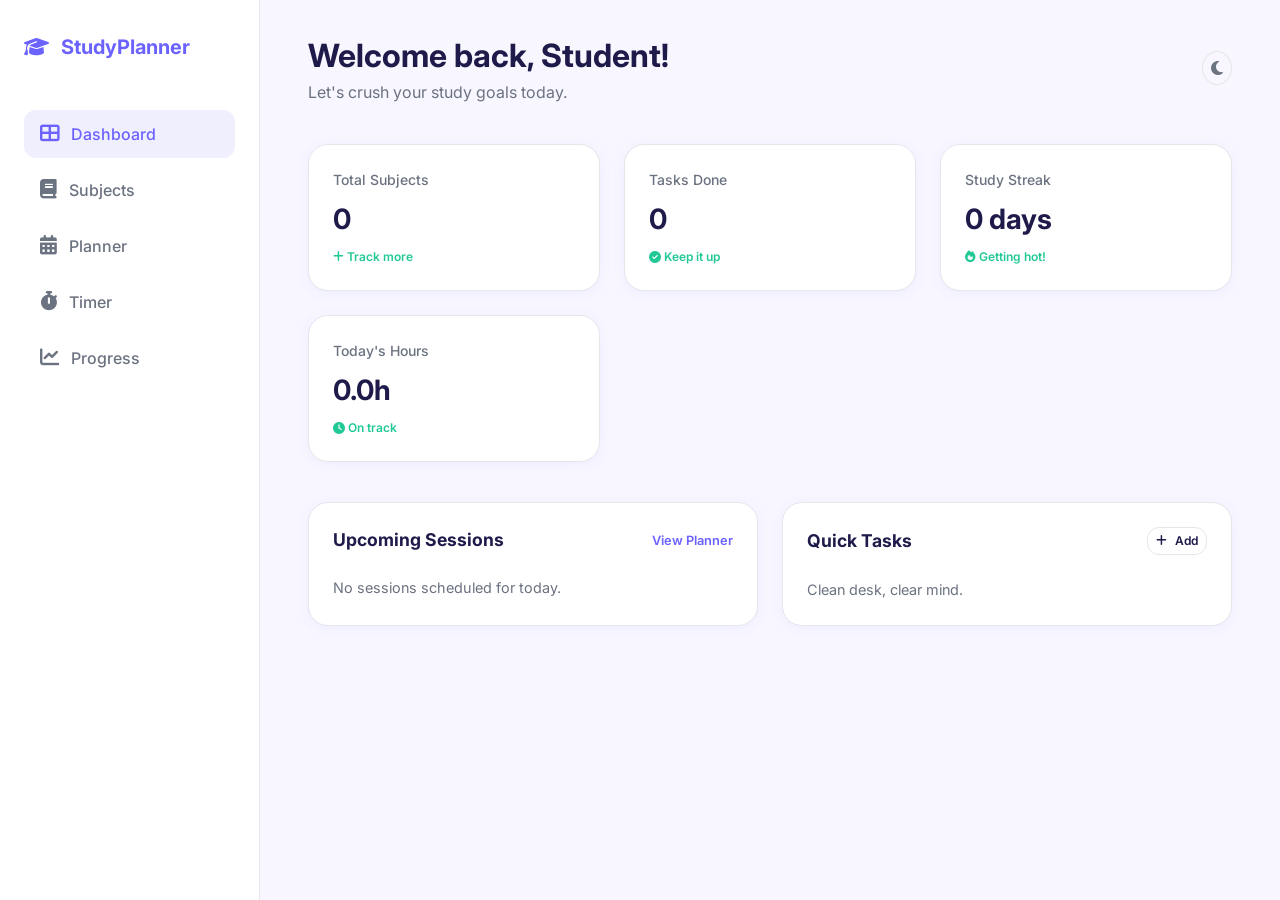
==== index.html @ eaebcffd "first commit" ====
<!DOCTYPE html>
<html lang="en">
<head>
    <meta charset="UTF-8">
    <meta name="viewport" content="width=device-width, initial-scale=1.0">
    <title>Smart Study Planner - Dashboard</title>
    <!-- Google Fonts -->
    <link rel="preconnect" href="https://fonts.googleapis.com">
    <link rel="preconnect" href="https://fonts.gstatic.com" crossorigin>
    <link href="https://fonts.googleapis.com/css2?family=Inter:wght@400;500;600;700&display=swap" rel="stylesheet">
    <!-- Font Awesome -->
    <link rel="stylesheet" href="https://cdnjs.cloudflare.com/ajax/libs/font-awesome/6.4.0/css/all.min.css">
    <!-- Stylesheets -->
    <link rel="stylesheet" href="css/reset.css">
    <link rel="stylesheet" href="css/variables.css">
    <link rel="stylesheet" href="css/layout.css">
    <link rel="stylesheet" href="css/components.css">
</head>
<body>
    <!-- Sidebar -->
    <aside class="sidebar">
        <div class="logo">
            <i class="fas fa-graduation-cap"></i>
            <span>StudyPlanner</span>
        </div>
        <nav class="nav-links">
            <div class="nav-item">
                <a href="index.html" class="nav-link active">
                    <i class="fas fa-th-large"></i>
                    <span>Dashboard</span>
                </a>
            </div>
            <div class="nav-item">
                <a href="pages/subjects.html" class="nav-link">
                    <i class="fas fa-book"></i>
                    <span>Subjects</span>
                </a>
            </div>
            <div class="nav-item">
                <a href="pages/planner.html" class="nav-link">
                    <i class="fas fa-calendar-alt"></i>
                    <span>Planner</span>
                </a>
            </div>
            <div class="nav-item">
                <a href="pages/timer.html" class="nav-link">
                    <i class="fas fa-stopwatch"></i>
                    <span>Timer</span>
                </a>
            </div>
            <div class="nav-item">
                <a href="pages/progress.html" class="nav-link">
                    <i class="fas fa-chart-line"></i>
                    <span>Progress</span>
                </a>
            </div>
        </nav>

    </aside>

    <!-- Main Content -->
    <main class="main-content">
        <header class="header">
            <div class="greeting">
                <h1 id="user-greeting">Welcome back, Student!</h1>
                <p style="color: var(--text-muted);">Let's crush your study goals today.</p>
            </div>
            <div class="user-profile">
                <button class="theme-toggle" id="theme-toggle" title="Toggle Dark Mode">
                    <i class="fas fa-moon"></i>
                </button>
            </div>
        </header>

        <!-- Stats Overview -->
        <section class="stat-grid">
            <div class="card stat-card">
                <span class="label">Total Subjects</span>
                <span class="value" id="stat-subjects">0</span>
                <span class="trend up"><i class="fas fa-plus"></i> Track more</span>
            </div>
            <div class="card stat-card">
                <span class="label">Tasks Done</span>
                <span class="value" id="stat-tasks">0</span>
                <span class="trend up"><i class="fas fa-check-circle"></i> Keep it up</span>
            </div>
            <div class="card stat-card">
                <span class="label">Study Streak</span>
                <span class="value" id="stat-streak">0 days</span>
                <span class="trend up"><i class="fas fa-fire"></i> Getting hot!</span>
            </div>
            <div class="card stat-card">
                <span class="label">Today's Hours</span>
                <span class="value" id="stat-hours">0h</span>
                <span class="trend up"><i class="fas fa-clock"></i> On track</span>
            </div>
        </section>

        <!-- Secondary Bottom Grid -->
        <div class="grid grid-2">
            <!-- Upcoming Sessions -->
            <div class="card">
                <div style="display: flex; justify-content: space-between; align-items: center; margin-bottom: 1.5rem;">
                    <h2 style="font-size: 1.1rem; font-weight: 700;">Upcoming Sessions</h2>
                    <a href="pages/planner.html" style="color: var(--primary); font-size: 0.8rem; text-decoration: none; font-weight: 600;">View Planner</a>
                </div>
                <div id="upcoming-list" style="display: flex; flex-direction: column; gap: 1rem;">
                    <p style="color: var(--text-muted); font-size: 0.9rem;">No sessions scheduled for today.</p>
                </div>
            </div>

            <!-- Recent Notes/Quick Tasks -->
            <div class="card">
                <div style="display: flex; justify-content: space-between; align-items: center; margin-bottom: 1.5rem;">
                    <h2 style="font-size: 1.1rem; font-weight: 700;">Quick Tasks</h2>
                    <button class="btn btn-outline" id="open-task-modal" style="padding: 0.25rem 0.5rem; font-size: 0.75rem;"><i class="fas fa-plus"></i> Add</button>
                </div>
                <div id="quick-tasks-list" style="display: flex; flex-direction: column; gap: 0.75rem;">
                    <p style="color: var(--text-muted); font-size: 0.9rem;">Clean desk, clear mind.</p>
                </div>
            </div>
        </div>

        <!-- Quick Task Modal -->
        <div id="task-modal" style="display: none; position: fixed; inset: 0; background: rgba(0,0,0,0.5); z-index: 2000; align-items: center; justify-content: center;">
            <div class="card" style="width: 100%; max-width: 350px; margin: 1rem;">
                <h3 style="margin-bottom: 1rem;">New Quick Task</h3>
                <input type="text" id="quick-task-name" placeholder="What needs to be done?" style="width: 100%; padding: 0.75rem; border: 1px solid var(--border); border-radius: var(--radius); background: var(--bg); color: var(--text-main); margin-bottom: 1.5rem;">
                <div style="display: flex; gap: 1rem; justify-content: flex-end;">
                    <button class="btn btn-outline" id="close-task-modal">Cancel</button>
                    <button class="btn btn-primary" id="save-quick-task">Add Task</button>
                </div>
            </div>
        </div>
    </main>

    <script src="js/storage.js"></script>
    <script src="js/app.js"></script>
</body>
</html>
---- css/variables.css ----
:root {
  /* Colors */
  --primary:    #6C63FF;   /* Purple accent */
  --secondary:  #F0EFFE;   /* Light purple bg */
  --success:    #22C997;
  --warning:    #F59E0B;
  --danger:     #EF4444;
  --text-main:  #1E1B4B;
  --text-muted: #6B7280;
  --bg:         #F8F7FF;
  --card:       #FFFFFF;
  --border:     #E5E7EB;
  
  /* UI Atoms */
  --radius:     12px;
  --radius-lg:  20px;
  --shadow:     0 2px 12px rgba(108,99,255,0.08);
  --shadow-lg:  0 10px 25px rgba(108,99,255,0.12);
  
  /* Sidebar */
  --sidebar-width: 260px;
  
  /* Transitions */
  --transition: all 0.25s cubic-bezier(0.19, 1, 0.22, 1);
}

[data-theme="dark"] {
  --bg:        #0F0E1A;
  --card:      #1A1830;
  --border:    #2D2B4E;
  --text-main: #E0DEFF;
  --text-muted: #94A3B8;
  --secondary: #252245;
  --shadow:    0 4px 15px rgba(0,0,0,0.3);
}

/* Animations for View Transitions if supported */
::view-transition-group(*),
::view-transition-old(*),
::view-transition-new(*) {
  animation-duration: 0.25s;
  animation-timing-function: cubic-bezier(0.19, 1, 0.22, 1);
}
---- css/layout.css ----
body {
    background-color: var(--bg);
    color: var(--text-main);
    display: flex;
    overflow: hidden;
    height: 100vh;
    transition: var(--transition);
}

/* Sidebar Styling */
.sidebar {
    width: var(--sidebar-width);
    background-color: var(--card);
    border-right: 1px solid var(--border);
    display: flex;
    flex-direction: column;
    padding: 2rem 1.5rem;
    height: 100vh;
    transition: var(--transition);
}

.logo {
    display: flex;
    align-items: center;
    gap: 0.75rem;
    font-size: 1.25rem;
    font-weight: 700;
    color: var(--primary);
    margin-bottom: 3rem;
}

.nav-links {
    list-style: none;
    padding: 0;
    margin: 0;
    flex-grow: 1;
}

.nav-item {
    margin-bottom: 0.5rem;
}

.nav-link {
    display: flex;
    align-items: center;
    gap: 0.75rem;
    padding: 0.75rem 1rem;
    text-decoration: none;
    color: var(--text-muted);
    border-radius: var(--radius);
    transition: var(--transition);
    font-weight: 500;
}

.nav-link:hover, .nav-link.active {
    background-color: var(--secondary);
    color: var(--primary);
}

.nav-link i {
    font-size: 1.2rem;
}

/* Main Content Area */
.main-content {
    flex-grow: 1;
    overflow-y: auto;
    padding: 2rem 3rem;
    height: 100vh;
}

.header {
    display: flex;
    justify-content: space-between;
    align-items: center;
    margin-bottom: 2.5rem;
}

.user-profile {
    display: flex;
    align-items: center;
    gap: 1rem;
}

.theme-toggle {
    background: none;
    border: 1px solid var(--border);
    padding: 0.5rem;
    border-radius: 50%;
    cursor: pointer;
    color: var(--text-muted);
    transition: var(--transition);
    display: flex;
    align-items: center;
    justify-content: center;
}

.theme-toggle:hover {
    border-color: var(--primary);
    color: var(--primary);
}

@media (max-width: 768px) {
    .sidebar {
        width: 80px;
        padding: 2rem 0.5rem;
    }
    .nav-link span, .logo span {
        display: none;
    }
    .main-content {
        padding: 2rem 1.5rem;
    }
}
---- css/components.css ----
/* UI Components */

/* Cards */
.card {
    background-color: var(--card);
    border-radius: var(--radius-lg);
    border: 1px solid var(--border);
    padding: 1.5rem;
    box-shadow: var(--shadow);
    transition: var(--transition);
}

.card:hover {
    transform: translateY(-4px);
    box-shadow: var(--shadow-lg);
}

/* Stat Cards specifically for Dashboard */
.stat-grid {
    display: grid;
    grid-template-columns: repeat(auto-fit, minmax(220px, 1fr));
    gap: 1.5rem;
    margin-bottom: 2.5rem;
}

.stat-card {
    display: flex;
    flex-direction: column;
    gap: 0.5rem;
}

.stat-card .label {
    font-size: 0.875rem;
    color: var(--text-muted);
    font-weight: 500;
}

.stat-card .value {
    font-size: 1.75rem;
    font-weight: 700;
    color: var(--text-main);
}

.stat-card .trend {
    font-size: 0.75rem;
    font-weight: 600;
}

.trend.up { color: var(--success); }
.trend.down { color: var(--danger); }

/* Buttons */
.btn {
    display: inline-flex;
    align-items: center;
    justify-content: center;
    padding: 0.625rem 1.25rem;
    border-radius: var(--radius);
    font-weight: 600;
    cursor: pointer;
    transition: var(--transition);
    border: none;
    gap: 0.5rem;
}

.btn-primary {
    background-color: var(--primary);
    color: white;
}

.btn-primary:hover {
    filter: brightness(1.1);
    box-shadow: 0 4px 12px rgba(108, 99, 255, 0.25);
}

.btn-outline {
    background: transparent;
    border: 1px solid var(--border);
    color: var(--text-main);
}

.btn-outline:hover {
    border-color: var(--primary);
    color: var(--primary);
}

/* Badges */
.badge {
    padding: 0.25rem 0.75rem;
    border-radius: 100px;
    font-size: 0.75rem;
    font-weight: 600;
}

.badge-purple { background-color: var(--secondary); color: var(--primary); }
.badge-success { background-color: rgba(34, 201, 151, 0.1); color: var(--success); }

/* Checkboxes */
.checkbox {
    width: 20px;
    height: 20px;
    border-radius: 6px;
    border: 2px solid var(--border);
    cursor: pointer;
    display: flex;
    align-items: center;
    justify-content: center;
    transition: var(--transition);
    background: var(--card);
    flex-shrink: 0;
}

.checkbox:hover {
    border-color: var(--primary);
}

.checkbox.checked {
    background: var(--primary);
    border-color: var(--primary);
    color: white;
}

@keyframes taskExit {
    0% { transform: translateX(0); opacity: 1; }
    100% { transform: translateX(20px); opacity: 0; }
}

.task-item-exit {
    animation: taskExit 0.4s cubic-bezier(0.19, 1, 0.22, 1) forwards;
    pointer-events: none;
}

/* Grid Views */
.grid {
    display: grid;
    gap: 1.5rem;
}

.grid-2 { grid-template-columns: repeat(2, 1fr); }
.grid-3 { grid-template-columns: repeat(3, 1fr); }

@media (max-width: 1024px) {
    .grid-3 { grid-template-columns: repeat(2, 1fr); }
}

@media (max-width: 640px) {
    .grid-2, .grid-3 { grid-template-columns: 1fr; }
}
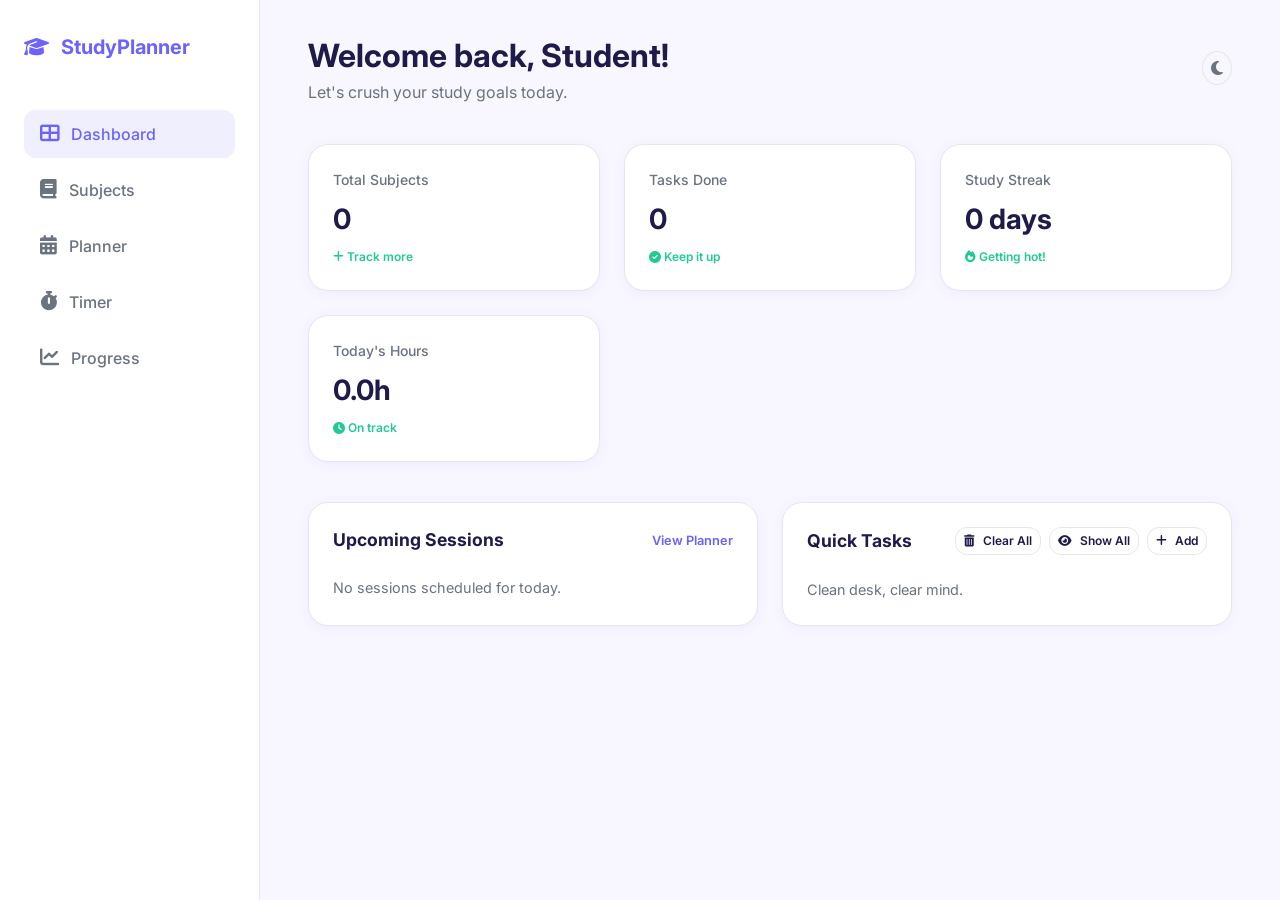
==== commit 2aa1a1ae: "updates" ====
--- a/index.html
+++ b/index.html
@@ -113,7 +113,11 @@
             <div class="card">
                 <div style="display: flex; justify-content: space-between; align-items: center; margin-bottom: 1.5rem;">
                     <h2 style="font-size: 1.1rem; font-weight: 700;">Quick Tasks</h2>
-                    <button class="btn btn-outline" id="open-task-modal" style="padding: 0.25rem 0.5rem; font-size: 0.75rem;"><i class="fas fa-plus"></i> Add</button>
+                    <div style="display: flex; gap: 0.5rem; align-items: center;">
+                        <button class="btn btn-outline" id="clear-all-tasks" style="padding: 0.25rem 0.5rem; font-size: 0.75rem;"><i class="fas fa-trash-alt"></i> Clear All</button>
+                        <button class="btn btn-outline" id="toggle-all-tasks" style="padding: 0.25rem 0.5rem; font-size: 0.75rem;"><i class="fas fa-eye"></i> Show All</button>
+                        <button class="btn btn-outline" id="open-task-modal" style="padding: 0.25rem 0.5rem; font-size: 0.75rem;"><i class="fas fa-plus"></i> Add</button>
+                    </div>
                 </div>
                 <div id="quick-tasks-list" style="display: flex; flex-direction: column; gap: 0.75rem;">
                     <p style="color: var(--text-muted); font-size: 0.9rem;">Clean desk, clear mind.</p>
--- a/css/components.css
+++ b/css/components.css
@@ -130,6 +130,41 @@
     pointer-events: none;
 }
 
+.dashboard-task.completed span {
+    text-decoration: line-through;
+    color: var(--text-muted);
+}
+
+.btn-active {
+    background-color: var(--secondary) !important;
+    border-color: var(--primary) !important;
+    color: var(--primary) !important;
+}
+
+.dashboard-task {
+    position: relative;
+    padding-right: 2rem;
+}
+
+.delete-task-btn {
+    position: absolute;
+    right: 0.5rem;
+    padding: 0.25rem;
+    color: var(--text-muted);
+    opacity: 0;
+    transition: var(--transition);
+    cursor: pointer;
+    z-index: 5;
+}
+
+.dashboard-task:hover .delete-task-btn {
+    opacity: 1;
+}
+
+.delete-task-btn:hover {
+    color: var(--danger);
+}
+
 /* Grid Views */
 .grid {
     display: grid;
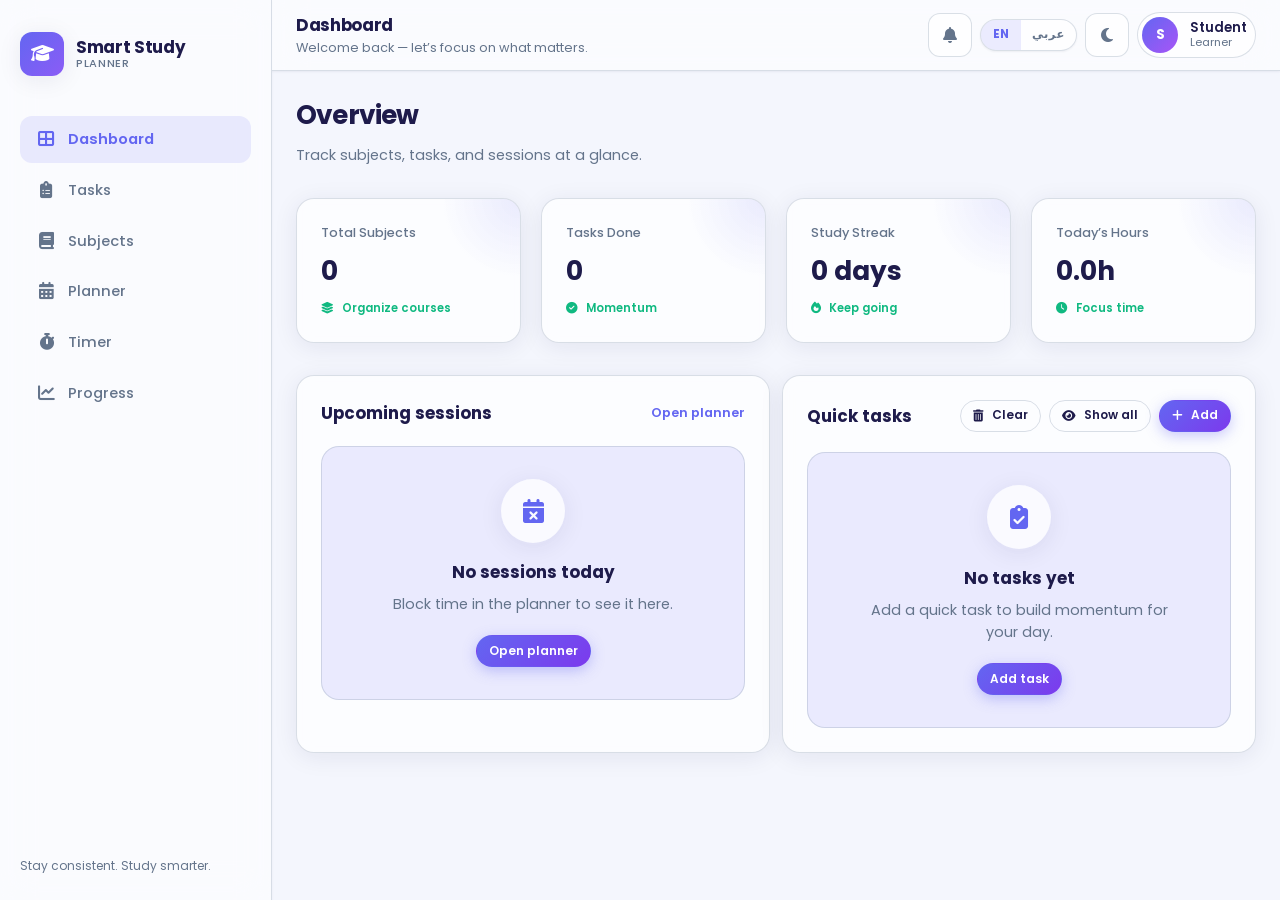
==== commit 771e3afa: "update the style and adding language switcher (ar/en)" ====
--- a/index.html
+++ b/index.html
@@ -3,142 +3,188 @@
 <head>
     <meta charset="UTF-8">
     <meta name="viewport" content="width=device-width, initial-scale=1.0">
-    <title>Smart Study Planner - Dashboard</title>
-    <!-- Google Fonts -->
+    <title>Smart Study Planner — Dashboard</title>
     <link rel="preconnect" href="https://fonts.googleapis.com">
     <link rel="preconnect" href="https://fonts.gstatic.com" crossorigin>
-    <link href="https://fonts.googleapis.com/css2?family=Inter:wght@400;500;600;700&display=swap" rel="stylesheet">
-    <!-- Font Awesome -->
+    <link href="https://fonts.googleapis.com/css2?family=Poppins:wght@400;500;600;700&family=Tajawal:wght@400;500;600;700&display=swap" rel="stylesheet">
     <link rel="stylesheet" href="https://cdnjs.cloudflare.com/ajax/libs/font-awesome/6.4.0/css/all.min.css">
-    <!-- Stylesheets -->
     <link rel="stylesheet" href="css/reset.css">
     <link rel="stylesheet" href="css/variables.css">
     <link rel="stylesheet" href="css/layout.css">
     <link rel="stylesheet" href="css/components.css">
 </head>
-<body>
-    <!-- Sidebar -->
-    <aside class="sidebar">
-        <div class="logo">
-            <i class="fas fa-graduation-cap"></i>
-            <span>StudyPlanner</span>
-        </div>
-        <nav class="nav-links">
-            <div class="nav-item">
-                <a href="index.html" class="nav-link active">
-                    <i class="fas fa-th-large"></i>
-                    <span>Dashboard</span>
-                </a>
-            </div>
-            <div class="nav-item">
-                <a href="pages/subjects.html" class="nav-link">
-                    <i class="fas fa-book"></i>
-                    <span>Subjects</span>
-                </a>
-            </div>
-            <div class="nav-item">
-                <a href="pages/planner.html" class="nav-link">
-                    <i class="fas fa-calendar-alt"></i>
-                    <span>Planner</span>
-                </a>
-            </div>
-            <div class="nav-item">
-                <a href="pages/timer.html" class="nav-link">
-                    <i class="fas fa-stopwatch"></i>
-                    <span>Timer</span>
-                </a>
-            </div>
-            <div class="nav-item">
-                <a href="pages/progress.html" class="nav-link">
-                    <i class="fas fa-chart-line"></i>
-                    <span>Progress</span>
-                </a>
-            </div>
-        </nav>
+<body data-page-title-key="docTitleDashboard">
+    <div class="app-shell">
+        <div class="sidebar-backdrop" id="sidebar-backdrop" aria-hidden="true"></div>
 
-    </aside>
-
-    <!-- Main Content -->
-    <main class="main-content">
-        <header class="header">
-            <div class="greeting">
-                <h1 id="user-greeting">Welcome back, Student!</h1>
-                <p style="color: var(--text-muted);">Let's crush your study goals today.</p>
-            </div>
-            <div class="user-profile">
-                <button class="theme-toggle" id="theme-toggle" title="Toggle Dark Mode">
-                    <i class="fas fa-moon"></i>
-                </button>
-            </div>
-        </header>
-
-        <!-- Stats Overview -->
-        <section class="stat-grid">
-            <div class="card stat-card">
-                <span class="label">Total Subjects</span>
-                <span class="value" id="stat-subjects">0</span>
-                <span class="trend up"><i class="fas fa-plus"></i> Track more</span>
-            </div>
-            <div class="card stat-card">
-                <span class="label">Tasks Done</span>
-                <span class="value" id="stat-tasks">0</span>
-                <span class="trend up"><i class="fas fa-check-circle"></i> Keep it up</span>
-            </div>
-            <div class="card stat-card">
-                <span class="label">Study Streak</span>
-                <span class="value" id="stat-streak">0 days</span>
-                <span class="trend up"><i class="fas fa-fire"></i> Getting hot!</span>
-            </div>
-            <div class="card stat-card">
-                <span class="label">Today's Hours</span>
-                <span class="value" id="stat-hours">0h</span>
-                <span class="trend up"><i class="fas fa-clock"></i> On track</span>
-            </div>
-        </section>
-
-        <!-- Secondary Bottom Grid -->
-        <div class="grid grid-2">
-            <!-- Upcoming Sessions -->
-            <div class="card">
-                <div style="display: flex; justify-content: space-between; align-items: center; margin-bottom: 1.5rem;">
-                    <h2 style="font-size: 1.1rem; font-weight: 700;">Upcoming Sessions</h2>
-                    <a href="pages/planner.html" style="color: var(--primary); font-size: 0.8rem; text-decoration: none; font-weight: 600;">View Planner</a>
+        <aside class="sidebar" id="app-sidebar" data-i18n-aria="ariaMainNav" aria-label="Main navigation">
+            <div class="sidebar__brand">
+                <div class="sidebar__brand-icon" aria-hidden="true">
+                    <i class="fas fa-graduation-cap"></i>
                 </div>
-                <div id="upcoming-list" style="display: flex; flex-direction: column; gap: 1rem;">
-                    <p style="color: var(--text-muted); font-size: 0.9rem;">No sessions scheduled for today.</p>
+                <div class="sidebar__brand-text">
+                    <span class="sidebar__title" data-i18n="brandTitle">Smart Study</span>
+                    <span class="sidebar__subtitle" data-i18n="brandSubtitle">Planner</span>
                 </div>
             </div>
+            <nav class="nav-links">
+                <div class="nav-item">
+                    <a href="index.html" class="nav-link active">
+                        <i class="fas fa-th-large"></i>
+                        <span data-i18n="navDashboard">Dashboard</span>
+                    </a>
+                </div>
+                <div class="nav-item">
+                    <a href="pages/tasks.html" class="nav-link">
+                        <i class="fas fa-clipboard-list"></i>
+                        <span data-i18n="navTasks">Tasks</span>
+                    </a>
+                </div>
+                <div class="nav-item">
+                    <a href="pages/subjects.html" class="nav-link">
+                        <i class="fas fa-book"></i>
+                        <span data-i18n="navSubjects">Subjects</span>
+                    </a>
+                </div>
+                <div class="nav-item">
+                    <a href="pages/planner.html" class="nav-link">
+                        <i class="fas fa-calendar-days"></i>
+                        <span data-i18n="navPlanner">Planner</span>
+                    </a>
+                </div>
+                <div class="nav-item">
+                    <a href="pages/timer.html" class="nav-link">
+                        <i class="fas fa-stopwatch"></i>
+                        <span data-i18n="navTimer">Timer</span>
+                    </a>
+                </div>
+                <div class="nav-item">
+                    <a href="pages/progress.html" class="nav-link">
+                        <i class="fas fa-chart-line"></i>
+                        <span data-i18n="navProgress">Progress</span>
+                    </a>
+                </div>
+            </nav>
+            <div class="sidebar__footer" data-i18n="sidebarFooterDashboard">Stay consistent. Study smarter.</div>
+        </aside>
 
-            <!-- Recent Notes/Quick Tasks -->
-            <div class="card">
-                <div style="display: flex; justify-content: space-between; align-items: center; margin-bottom: 1.5rem;">
-                    <h2 style="font-size: 1.1rem; font-weight: 700;">Quick Tasks</h2>
-                    <div style="display: flex; gap: 0.5rem; align-items: center;">
-                        <button class="btn btn-outline" id="clear-all-tasks" style="padding: 0.25rem 0.5rem; font-size: 0.75rem;"><i class="fas fa-trash-alt"></i> Clear All</button>
-                        <button class="btn btn-outline" id="toggle-all-tasks" style="padding: 0.25rem 0.5rem; font-size: 0.75rem;"><i class="fas fa-eye"></i> Show All</button>
-                        <button class="btn btn-outline" id="open-task-modal" style="padding: 0.25rem 0.5rem; font-size: 0.75rem;"><i class="fas fa-plus"></i> Add</button>
+        <main class="main-content">
+            <header class="topbar">
+                <div class="topbar__left">
+                    <button type="button" class="topbar__menu" id="sidebar-open" data-i18n-aria="openMenu" aria-label="Open menu">
+                        <i class="fas fa-bars"></i>
+                    </button>
+                    <div>
+                        <div class="topbar__page-title" data-i18n="topbarDashboard">Dashboard</div>
+                        <div class="topbar__page-desc" id="user-greeting-line" data-i18n="welcomeLine">Welcome back — let’s focus on what matters.</div>
                     </div>
                 </div>
-                <div id="quick-tasks-list" style="display: flex; flex-direction: column; gap: 0.75rem;">
-                    <p style="color: var(--text-muted); font-size: 0.9rem;">Clean desk, clear mind.</p>
+                <div class="topbar__right">
+                    <div class="lang-switcher" data-i18n-aria="ariaLanguageSwitcher" role="group">
+                        <button type="button" class="lang-switcher__btn" data-lang="en" aria-pressed="true">EN</button>
+                        <button type="button" class="lang-switcher__btn" data-lang="ar" aria-pressed="false">عربي</button>
+                    </div>
+                    <div class="notifications-wrap">
+                        <button type="button" class="notifications-btn" id="notifications-toggle" aria-expanded="false" data-i18n-aria="ariaNotifications" aria-label="Notifications">
+                            <i class="fas fa-bell"></i>
+                            <span class="notifications-badge" id="notifications-badge" data-count="0"></span>
+                        </button>
+                        <div class="notifications-panel" id="notifications-panel" role="region" data-i18n-aria="ariaNotificationsList" aria-label="Notifications list">
+                            <div class="notifications-panel__head">
+                                <span data-i18n="notifications">Notifications</span>
+                                <button type="button" class="btn btn-ghost btn-sm" id="notifications-mark-read" data-i18n="markAllRead">Mark all read</button>
+                            </div>
+                            <div class="notifications-panel__list" id="notifications-list"></div>
+                        </div>
+                    </div>
+                    <button type="button" class="theme-toggle" data-i18n-title="ariaToggleTheme" title="Toggle theme" aria-label="Toggle theme">
+                        <i class="fas fa-moon"></i>
+                    </button>
+                    <div class="user-chip">
+                        <div class="user-avatar" aria-hidden="true" id="user-avatar-initial">S</div>
+                        <div class="user-meta">
+                            <span class="user-meta__name" id="user-display-name" data-i18n="userName">Student</span>
+                            <span class="user-meta__role" data-i18n="userRole">Learner</span>
+                        </div>
+                    </div>
+                </div>
+            </header>
+
+            <div class="page-body page-body--narrow">
+                <header class="page-header">
+                    <h1 id="page-heading" data-i18n="pageOverview">Overview</h1>
+                    <p data-i18n="pageOverviewDesc">Track subjects, tasks, and sessions at a glance.</p>
+                </header>
+
+                <section class="stat-grid stat-grid--loading" id="stat-grid" aria-busy="true">
+                    <div class="card stat-card card--flat">
+                        <span class="label" data-i18n="statTotalSubjects">Total Subjects</span>
+                        <span class="value" id="stat-subjects">0</span>
+                        <span class="trend up"><i class="fas fa-layer-group"></i> <span data-i18n="statOrganizeCourses">Organize courses</span></span>
+                    </div>
+                    <div class="card stat-card card--flat">
+                        <span class="label" data-i18n="statTasksDone">Tasks Done</span>
+                        <span class="value" id="stat-tasks">0</span>
+                        <span class="trend up"><i class="fas fa-circle-check"></i> <span data-i18n="statMomentum">Momentum</span></span>
+                    </div>
+                    <div class="card stat-card card--flat">
+                        <span class="label" data-i18n="statStudyStreak">Study Streak</span>
+                        <span class="value" id="stat-streak">0</span>
+                        <span class="trend up"><i class="fas fa-fire"></i> <span data-i18n="statKeepGoing">Keep going</span></span>
+                    </div>
+                    <div class="card stat-card card--flat">
+                        <span class="label" data-i18n="statHoursToday">Today’s Hours</span>
+                        <span class="value" id="stat-hours">0h</span>
+                        <span class="trend up"><i class="fas fa-clock"></i> <span data-i18n="statFocusTime">Focus time</span></span>
+                    </div>
+                </section>
+
+                <div class="grid grid-2">
+                    <div class="card card--flat">
+                        <div class="section-header">
+                            <h2 data-i18n="upcomingSessions">Upcoming sessions</h2>
+                            <a class="link-muted" href="pages/planner.html" data-i18n="openPlanner">Open planner</a>
+                        </div>
+                        <div id="upcoming-list" class="stack" style="display:flex;flex-direction:column;gap:0.75rem;min-height:4rem;"></div>
+                    </div>
+
+                    <div class="card card--flat">
+                        <div class="section-header">
+                            <h2 data-i18n="quickTasks">Quick tasks</h2>
+                            <div class="toolbar">
+                                <button type="button" class="btn btn-outline btn-sm" id="clear-all-tasks" data-i18n-title="titleClearTasks" title="Clear all tasks">
+                                    <i class="fas fa-trash-can"></i> <span data-i18n="clearTasks">Clear</span>
+                                </button>
+                                <button type="button" class="btn btn-outline btn-sm" id="toggle-all-tasks" data-i18n-title="titleToggleTasks" title="Show pending or all">
+                                    <i class="fas fa-eye"></i> <span data-i18n="btnPending">Pending</span>
+                                </button>
+                                <button type="button" class="btn btn-primary btn-sm" id="open-task-modal">
+                                    <i class="fas fa-plus"></i> <span data-i18n="btnAdd">Add</span>
+                                </button>
+                            </div>
+                        </div>
+                        <div id="quick-tasks-list" style="display:flex;flex-direction:column;gap:0.75rem;min-height:6rem;"></div>
+                    </div>
                 </div>
             </div>
-        </div>
+        </main>
+    </div>
 
-        <!-- Quick Task Modal -->
-        <div id="task-modal" style="display: none; position: fixed; inset: 0; background: rgba(0,0,0,0.5); z-index: 2000; align-items: center; justify-content: center;">
-            <div class="card" style="width: 100%; max-width: 350px; margin: 1rem;">
-                <h3 style="margin-bottom: 1rem;">New Quick Task</h3>
-                <input type="text" id="quick-task-name" placeholder="What needs to be done?" style="width: 100%; padding: 0.75rem; border: 1px solid var(--border); border-radius: var(--radius); background: var(--bg); color: var(--text-main); margin-bottom: 1.5rem;">
-                <div style="display: flex; gap: 1rem; justify-content: flex-end;">
-                    <button class="btn btn-outline" id="close-task-modal">Cancel</button>
-                    <button class="btn btn-primary" id="save-quick-task">Add Task</button>
-                </div>
+    <div id="task-modal" class="modal-overlay" role="dialog" aria-modal="true" aria-labelledby="task-modal-title">
+        <div class="card modal-card">
+            <h3 id="task-modal-title" style="margin-bottom:1rem;font-size:1.1rem;" data-i18n="newQuickTask">New quick task</h3>
+            <label class="form-label" for="quick-task-name" data-i18n="taskNameLabel">Task name</label>
+            <input type="text" id="quick-task-name" class="input-field" data-i18n-placeholder="taskNamePlaceholder" placeholder="What needs to be done?" style="width:100%;margin-bottom:1.25rem;">
+            <div style="display:flex;gap:0.75rem;justify-content:flex-end;">
+                <button type="button" class="btn btn-outline" id="close-task-modal" data-i18n="cancel">Cancel</button>
+                <button type="button" class="btn btn-primary" id="save-quick-task" data-i18n="addTask">Add task</button>
             </div>
         </div>
-    </main>
+    </div>
 
     <script src="js/storage.js"></script>
+    <script src="js/i18n.js"></script>
+    <script src="js/ui.js"></script>
     <script src="js/app.js"></script>
 </body>
 </html>
--- a/css/variables.css
+++ b/css/variables.css
@@ -1,43 +1,100 @@
+/**
+ * Design tokens — Smart Study Planner
+ * Light/dark themes, spacing, glass, and motion (≈0.3s).
+ */
+
 :root {
-  /* Colors */
-  --primary:    #6C63FF;   /* Purple accent */
-  --secondary:  #F0EFFE;   /* Light purple bg */
-  --success:    #22C997;
-  --warning:    #F59E0B;
-  --danger:     #EF4444;
-  --text-main:  #1E1B4B;
-  --text-muted: #6B7280;
-  --bg:         #F8F7FF;
-  --card:       #FFFFFF;
-  --border:     #E5E7EB;
-  
-  /* UI Atoms */
-  --radius:     12px;
-  --radius-lg:  20px;
-  --shadow:     0 2px 12px rgba(108,99,255,0.08);
-  --shadow-lg:  0 10px 25px rgba(108,99,255,0.12);
-  
-  /* Sidebar */
-  --sidebar-width: 260px;
-  
-  /* Transitions */
-  --transition: all 0.25s cubic-bezier(0.19, 1, 0.22, 1);
+  /* Primary palette — soft purple-blue */
+  --primary: #6366f1;
+  --primary-hover: #4f46e5;
+  --primary-soft: rgba(99, 102, 241, 0.12);
+  --primary-glow: rgba(99, 102, 241, 0.35);
+
+  --secondary: #eef2ff;
+  --success: #10b981;
+  --success-soft: rgba(16, 185, 129, 0.12);
+  --warning: #f59e0b;
+  --warning-soft: rgba(245, 158, 11, 0.14);
+  --danger: #ef4444;
+  --danger-soft: rgba(239, 68, 68, 0.12);
+
+  --text-main: #1e1b4b;
+  --text-muted: #64748b;
+  --text-inverse: #f8fafc;
+
+  --bg: #f4f6fd;
+  --bg-elevated: #ffffff;
+  --card: rgba(255, 255, 255, 0.72);
+  --border: rgba(148, 163, 184, 0.35);
+
+  /* Glass / depth */
+  --glass-bg: rgba(255, 255, 255, 0.55);
+  --glass-border: rgba(255, 255, 255, 0.65);
+  --glass-blur: 16px;
+  --shadow-sm: 0 1px 2px rgba(30, 27, 75, 0.06);
+  --shadow: 0 4px 24px rgba(30, 27, 75, 0.08);
+  --shadow-lg: 0 12px 40px rgba(30, 27, 75, 0.12);
+  --shadow-hover: 0 8px 32px rgba(99, 102, 241, 0.18);
+
+  /* Layout */
+  --sidebar-width: 272px;
+  --topbar-height: 64px;
+  --content-max: 1280px;
+
+  /* Radius */
+  --radius-sm: 8px;
+  --radius: 12px;
+  --radius-lg: 18px;
+  --radius-xl: 24px;
+  --radius-full: 9999px;
+
+  /* Spacing scale */
+  --space-1: 0.25rem;
+  --space-2: 0.5rem;
+  --space-3: 0.75rem;
+  --space-4: 1rem;
+  --space-5: 1.25rem;
+  --space-6: 1.5rem;
+  --space-8: 2rem;
+  --space-10: 2.5rem;
+
+  /* Motion */
+  --ease-out: cubic-bezier(0.22, 1, 0.36, 1);
+  --transition-fast: 0.2s var(--ease-out);
+  --transition: 0.3s var(--ease-out);
+
+  /* Task status */
+  --status-done: var(--success);
+  --status-pending: var(--primary);
+  --status-overdue: var(--danger);
 }
 
 [data-theme="dark"] {
-  --bg:        #0F0E1A;
-  --card:      #1A1830;
-  --border:    #2D2B4E;
-  --text-main: #E0DEFF;
-  --text-muted: #94A3B8;
-  --secondary: #252245;
-  --shadow:    0 4px 15px rgba(0,0,0,0.3);
+  --text-main: #e2e8f0;
+  --text-muted: #94a3b8;
+  --text-inverse: #0f172a;
+
+  --bg: #0c0a18;
+  --bg-elevated: #15122a;
+  --card: rgba(21, 18, 42, 0.75);
+  --border: rgba(148, 163, 184, 0.12);
+
+  --secondary: rgba(99, 102, 241, 0.15);
+  --glass-bg: rgba(21, 18, 42, 0.65);
+  --glass-border: rgba(255, 255, 255, 0.06);
+
+  --shadow-sm: 0 1px 2px rgba(0, 0, 0, 0.35);
+  --shadow: 0 8px 32px rgba(0, 0, 0, 0.45);
+  --shadow-lg: 0 20px 50px rgba(0, 0, 0, 0.55);
+  --shadow-hover: 0 12px 40px rgba(99, 102, 241, 0.25);
+
+  --primary-soft: rgba(129, 140, 248, 0.18);
 }
 
-/* Animations for View Transitions if supported */
+/* View transitions (when supported) */
 ::view-transition-group(*),
 ::view-transition-old(*),
 ::view-transition-new(*) {
-  animation-duration: 0.25s;
-  animation-timing-function: cubic-bezier(0.19, 1, 0.22, 1);
+  animation-duration: 0.3s;
+  animation-timing-function: var(--ease-out);
 }
--- a/css/layout.css
+++ b/css/layout.css
@@ -1,114 +1,370 @@
+/**
+ * App shell: sidebar, top bar, responsive drawer, page scroll regions.
+ */
+
 body {
-    background-color: var(--bg);
-    color: var(--text-main);
+  background: var(--bg);
+  color: var(--text-main);
+  display: flex;
+  min-height: 100vh;
+  overflow-x: hidden;
+  transition: background var(--transition), color var(--transition);
+}
+
+/* --- App shell grid --- */
+.app-shell {
+  display: flex;
+  flex: 1;
+  width: 100%;
+  min-height: 100vh;
+}
+
+/* --- Sidebar (glass) --- */
+.sidebar {
+  width: var(--sidebar-width);
+  flex-shrink: 0;
+  display: flex;
+  flex-direction: column;
+  padding: var(--space-6) var(--space-5);
+  min-height: 100vh;
+  background: var(--glass-bg);
+  backdrop-filter: blur(var(--glass-blur));
+  -webkit-backdrop-filter: blur(var(--glass-blur));
+  border-right: 1px solid var(--border);
+  box-shadow: var(--shadow-sm);
+  transition: transform var(--transition), box-shadow var(--transition);
+  z-index: 100;
+}
+
+.sidebar__brand {
+  display: flex;
+  align-items: center;
+  gap: var(--space-3);
+  margin-bottom: var(--space-8);
+  padding: var(--space-2) 0;
+}
+
+.sidebar__brand-icon {
+  width: 44px;
+  height: 44px;
+  border-radius: var(--radius);
+  display: flex;
+  align-items: center;
+  justify-content: center;
+  background: linear-gradient(135deg, var(--primary), #8b5cf6);
+  color: #fff;
+  font-size: 1.15rem;
+  box-shadow: var(--shadow);
+}
+
+.sidebar__brand-text {
+  display: flex;
+  flex-direction: column;
+  gap: 0;
+  line-height: 1.2;
+}
+
+.sidebar__title {
+  font-size: 1.05rem;
+  font-weight: 700;
+  letter-spacing: -0.02em;
+  color: var(--text-main);
+}
+
+.sidebar__subtitle {
+  font-size: 0.7rem;
+  font-weight: 500;
+  color: var(--text-muted);
+  text-transform: uppercase;
+  letter-spacing: 0.06em;
+}
+
+.nav-links {
+  list-style: none;
+  padding: 0;
+  margin: 0;
+  flex: 1;
+  display: flex;
+  flex-direction: column;
+  gap: var(--space-1);
+}
+
+.nav-item {
+  margin: 0;
+}
+
+.nav-link {
+  display: flex;
+  align-items: center;
+  gap: var(--space-3);
+  padding: var(--space-3) var(--space-4);
+  text-decoration: none;
+  color: var(--text-muted);
+  border-radius: var(--radius);
+  transition: background var(--transition), color var(--transition), transform var(--transition-fast);
+  font-weight: 500;
+  font-size: 0.92rem;
+}
+
+.nav-link:hover {
+  background: var(--primary-soft);
+  color: var(--primary);
+}
+
+.nav-link.active {
+  background: var(--primary-soft);
+  color: var(--primary);
+  font-weight: 600;
+}
+
+.nav-link i {
+  font-size: 1.05rem;
+  width: 1.25rem;
+  text-align: center;
+}
+
+.sidebar__footer {
+  margin-top: auto;
+  padding-top: var(--space-6);
+  font-size: 0.75rem;
+  color: var(--text-muted);
+}
+
+/* --- Main column --- */
+.main-content {
+  flex: 1;
+  display: flex;
+  flex-direction: column;
+  min-width: 0;
+  min-height: 100vh;
+  overflow: hidden;
+}
+
+/* Top navigation bar */
+.topbar {
+  display: flex;
+  align-items: center;
+  justify-content: space-between;
+  gap: var(--space-4);
+  min-height: var(--topbar-height);
+  padding: var(--space-3) var(--space-6);
+  flex-shrink: 0;
+  background: var(--glass-bg);
+  backdrop-filter: blur(var(--glass-blur));
+  -webkit-backdrop-filter: blur(var(--glass-blur));
+  border-bottom: 1px solid var(--border);
+  box-shadow: var(--shadow-sm);
+  transition: background var(--transition), border-color var(--transition);
+  position: relative;
+  z-index: 500;
+}
+
+.topbar__left {
+  display: flex;
+  align-items: center;
+  gap: var(--space-4);
+  min-width: 0;
+}
+
+.topbar__menu {
+  display: none;
+  align-items: center;
+  justify-content: center;
+  width: 44px;
+  height: 44px;
+  border-radius: var(--radius);
+  border: 1px solid var(--border);
+  background: var(--card);
+  color: var(--text-main);
+  cursor: pointer;
+  transition: border-color var(--transition), transform var(--transition-fast), box-shadow var(--transition);
+}
+
+.topbar__menu:hover {
+  border-color: var(--primary);
+  color: var(--primary);
+  box-shadow: var(--shadow);
+}
+
+.topbar__page-title {
+  font-size: 1.05rem;
+  font-weight: 700;
+  letter-spacing: -0.02em;
+  white-space: nowrap;
+  overflow: hidden;
+  text-overflow: ellipsis;
+}
+
+.topbar__page-desc {
+  font-size: 0.8rem;
+  color: var(--text-muted);
+  display: none;
+}
+
+@media (min-width: 640px) {
+  .topbar__page-desc {
+    display: block;
+  }
+}
+
+.topbar__right {
+  display: flex;
+  align-items: center;
+  gap: var(--space-2);
+  flex-shrink: 0;
+  flex-wrap: wrap;
+  justify-content: flex-end;
+}
+
+/* Scrollable page body */
+.page-body {
+  flex: 1;
+  overflow-y: auto;
+  overflow-x: hidden;
+  padding: var(--space-6) var(--space-6) var(--space-10);
+}
+
+.page-body--narrow {
+  max-width: var(--content-max);
+  margin: 0 auto;
+  width: 100%;
+}
+
+/* Legacy header block (greeting inside page) — optional */
+.page-header {
+  margin-bottom: var(--space-8);
+}
+
+.page-header h1 {
+  font-size: clamp(1.35rem, 2.5vw, 1.65rem);
+  font-weight: 700;
+  letter-spacing: -0.03em;
+}
+
+.page-header p {
+  color: var(--text-muted);
+  font-size: 0.9rem;
+  margin-top: var(--space-2);
+}
+
+/* Sidebar backdrop (mobile) */
+.sidebar-backdrop {
+  display: none;
+  position: fixed;
+  inset: 0;
+  background: rgba(15, 23, 42, 0.45);
+  z-index: 90;
+  opacity: 0;
+  transition: opacity var(--transition);
+}
+
+.sidebar-backdrop.is-visible {
+  display: block;
+  opacity: 1;
+}
+
+/* Mobile drawer */
+@media (max-width: 900px) {
+  .topbar__menu {
     display: flex;
-    overflow: hidden;
-    height: 100vh;
-    transition: var(--transition);
-}
-
-/* Sidebar Styling */
-.sidebar {
-    width: var(--sidebar-width);
-    background-color: var(--card);
-    border-right: 1px solid var(--border);
-    display: flex;
-    flex-direction: column;
-    padding: 2rem 1.5rem;
-    height: 100vh;
-    transition: var(--transition);
-}
-
-.logo {
-    display: flex;
-    align-items: center;
-    gap: 0.75rem;
-    font-size: 1.25rem;
-    font-weight: 700;
-    color: var(--primary);
-    margin-bottom: 3rem;
-}
-
-.nav-links {
-    list-style: none;
-    padding: 0;
-    margin: 0;
-    flex-grow: 1;
-}
-
-.nav-item {
-    margin-bottom: 0.5rem;
-}
-
-.nav-link {
-    display: flex;
-    align-items: center;
-    gap: 0.75rem;
-    padding: 0.75rem 1rem;
-    text-decoration: none;
-    color: var(--text-muted);
-    border-radius: var(--radius);
-    transition: var(--transition);
-    font-weight: 500;
-}
-
-.nav-link:hover, .nav-link.active {
-    background-color: var(--secondary);
-    color: var(--primary);
-}
-
-.nav-link i {
-    font-size: 1.2rem;
-}
-
-/* Main Content Area */
-.main-content {
-    flex-grow: 1;
-    overflow-y: auto;
-    padding: 2rem 3rem;
-    height: 100vh;
-}
-
-.header {
-    display: flex;
-    justify-content: space-between;
-    align-items: center;
-    margin-bottom: 2.5rem;
-}
-
-.user-profile {
-    display: flex;
-    align-items: center;
-    gap: 1rem;
-}
-
-.theme-toggle {
-    background: none;
-    border: 1px solid var(--border);
-    padding: 0.5rem;
-    border-radius: 50%;
-    cursor: pointer;
-    color: var(--text-muted);
-    transition: var(--transition);
-    display: flex;
-    align-items: center;
-    justify-content: center;
-}
-
-.theme-toggle:hover {
-    border-color: var(--primary);
-    color: var(--primary);
-}
-
-@media (max-width: 768px) {
-    .sidebar {
-        width: 80px;
-        padding: 2rem 0.5rem;
-    }
-    .nav-link span, .logo span {
-        display: none;
-    }
-    .main-content {
-        padding: 2rem 1.5rem;
-    }
-}
+  }
+
+  .sidebar {
+    position: fixed;
+    left: 0;
+    top: 0;
+    bottom: 0;
+    transform: translateX(-100%);
+    box-shadow: var(--shadow-lg);
+  }
+
+  .sidebar.is-open {
+    transform: translateX(0);
+  }
+
+  .sidebar-backdrop.is-visible {
+    pointer-events: auto;
+  }
+}
+
+@media (max-width: 640px) {
+  .page-body {
+    padding: var(--space-4) var(--space-4) var(--space-8);
+  }
+
+  .topbar {
+    padding: var(--space-3) var(--space-4);
+  }
+}
+
+/* --- RTL (Arabic) --- */
+[dir="rtl"] .app-shell {
+  flex-direction: row-reverse;
+}
+
+[dir="rtl"] .sidebar {
+  border-right: none;
+  border-left: 1px solid var(--border);
+}
+
+[dir="rtl"] .sidebar__brand {
+  flex-direction: row-reverse;
+}
+
+[dir="rtl"] .nav-link {
+  flex-direction: row-reverse;
+}
+
+[dir="rtl"] .topbar {
+  flex-direction: row-reverse;
+}
+
+[dir="rtl"] .topbar__left {
+  flex-direction: row-reverse;
+}
+
+[dir="rtl"] .topbar__right {
+  flex-direction: row-reverse;
+}
+
+[dir="rtl"] .section-header {
+  flex-direction: row-reverse;
+}
+
+[dir="rtl"] .toolbar {
+  flex-direction: row-reverse;
+}
+
+[dir="rtl"] .notifications-panel {
+  right: 0;
+  left: auto;
+}
+
+[dir="rtl"] .toast-container {
+  right: auto;
+  left: var(--space-6);
+}
+
+[dir="rtl"] .task-input-bar {
+  flex-direction: row-reverse;
+}
+
+[dir="rtl"] .dashboard-task {
+  flex-direction: row-reverse;
+}
+
+[dir="rtl"] .session-pill {
+  flex-direction: row-reverse;
+}
+
+@media (max-width: 900px) {
+  [dir="rtl"] .sidebar {
+    left: auto;
+    right: 0;
+    transform: translateX(100%);
+  }
+
+  [dir="rtl"] .sidebar.is-open {
+    transform: translateX(0);
+  }
+}
--- a/css/components.css
+++ b/css/components.css
@@ -1,183 +1,1124 @@
-/* UI Components */
-
-/* Cards */
+/**
+ * Smart Study Planner — UI components (cards, buttons, tasks, modals, toast, skeleton).
+ */
+
+/* --- Glass card --- */
 .card {
-    background-color: var(--card);
-    border-radius: var(--radius-lg);
-    border: 1px solid var(--border);
-    padding: 1.5rem;
-    box-shadow: var(--shadow);
-    transition: var(--transition);
+  background: var(--card);
+  border-radius: var(--radius-lg);
+  border: 1px solid var(--border);
+  padding: var(--space-6);
+  box-shadow: var(--shadow);
+  transition: transform var(--transition), box-shadow var(--transition), border-color var(--transition);
+  backdrop-filter: blur(8px);
+  -webkit-backdrop-filter: blur(8px);
 }
 
 .card:hover {
-    transform: translateY(-4px);
-    box-shadow: var(--shadow-lg);
-}
-
-/* Stat Cards specifically for Dashboard */
+  box-shadow: var(--shadow-hover);
+  border-color: rgba(99, 102, 241, 0.12);
+}
+
+.card--flat:hover {
+  transform: none;
+}
+
+/* --- Stat grid --- */
 .stat-grid {
-    display: grid;
-    grid-template-columns: repeat(auto-fit, minmax(220px, 1fr));
-    gap: 1.5rem;
-    margin-bottom: 2.5rem;
+  display: grid;
+  grid-template-columns: repeat(auto-fit, minmax(200px, 1fr));
+  gap: var(--space-5);
+  margin-bottom: var(--space-8);
 }
 
 .stat-card {
+  display: flex;
+  flex-direction: column;
+  gap: var(--space-2);
+  position: relative;
+  overflow: hidden;
+}
+
+.stat-card::after {
+  content: "";
+  position: absolute;
+  top: 0;
+  right: 0;
+  width: 80px;
+  height: 80px;
+  background: radial-gradient(circle at top right, var(--primary-soft), transparent 70%);
+  pointer-events: none;
+}
+
+.stat-card .label {
+  font-size: 0.8rem;
+  color: var(--text-muted);
+  font-weight: 500;
+}
+
+.stat-card .value {
+  font-size: 1.65rem;
+  font-weight: 700;
+  color: var(--text-main);
+  font-variant-numeric: tabular-nums;
+}
+
+/* Brief skeleton shimmer on dashboard stats while “loading” */
+.stat-grid--loading .stat-card .value {
+  min-height: 2rem;
+  min-width: 4ch;
+  border-radius: var(--radius-sm);
+  color: transparent !important;
+  background: linear-gradient(
+    90deg,
+    var(--border) 0%,
+    var(--secondary) 50%,
+    var(--border) 100%
+  );
+  background-size: 200% 100%;
+  animation: shimmer 1s ease-in-out infinite;
+}
+
+.stat-grid--loading .stat-card .trend {
+  opacity: 0.35;
+}
+
+.stat-card .trend {
+  font-size: 0.72rem;
+  font-weight: 600;
+  display: inline-flex;
+  align-items: center;
+  gap: var(--space-2);
+}
+
+.trend.up {
+  color: var(--success);
+}
+.trend.down {
+  color: var(--danger);
+}
+
+/* --- Buttons --- */
+.btn {
+  display: inline-flex;
+  align-items: center;
+  justify-content: center;
+  padding: 0.55rem 1.15rem;
+  border-radius: var(--radius-full);
+  font-weight: 600;
+  font-size: 0.88rem;
+  cursor: pointer;
+  transition: background var(--transition), color var(--transition), border-color var(--transition);
+  border: 1px solid transparent;
+  gap: var(--space-2);
+  text-decoration: none;
+}
+
+.btn:active {
+  transform: scale(0.98);
+}
+
+.btn-primary {
+  background: linear-gradient(135deg, var(--primary), #7c3aed);
+  color: #fff;
+  box-shadow: 0 4px 14px var(--primary-glow);
+}
+
+.btn-primary:hover {
+  filter: brightness(1.05);
+  box-shadow: 0 6px 20px var(--primary-glow);
+}
+
+.btn-outline {
+  background: transparent;
+  border-color: var(--border);
+  color: var(--text-main);
+}
+
+.btn-outline:hover {
+  border-color: var(--primary);
+  color: var(--primary);
+  background: var(--primary-soft);
+}
+
+.btn-ghost {
+  background: transparent;
+  border-color: transparent;
+  color: var(--text-muted);
+}
+
+.btn-ghost:hover {
+  color: var(--primary);
+  background: var(--primary-soft);
+}
+
+.btn-danger {
+  background: var(--danger-soft);
+  color: var(--danger);
+  border-color: rgba(239, 68, 68, 0.35);
+}
+
+.btn-danger:hover {
+  background: rgba(239, 68, 68, 0.2);
+}
+
+.btn-sm {
+  padding: 0.35rem 0.75rem;
+  font-size: 0.75rem;
+}
+
+.btn-icon {
+  width: 44px;
+  height: 44px;
+  padding: 0;
+  border-radius: var(--radius);
+}
+
+.btn-active {
+  background: var(--primary-soft) !important;
+  border-color: var(--primary) !important;
+  color: var(--primary) !important;
+}
+
+/* --- Badges --- */
+.badge {
+  display: inline-flex;
+  align-items: center;
+  gap: 0.35rem;
+  padding: 0.2rem 0.65rem;
+  border-radius: var(--radius-full);
+  font-size: 0.7rem;
+  font-weight: 600;
+  letter-spacing: 0.02em;
+}
+
+.badge-purple {
+  background: var(--primary-soft);
+  color: var(--primary);
+}
+.badge-success {
+  background: var(--success-soft);
+  color: var(--success);
+}
+.badge-warning {
+  background: var(--warning-soft);
+  color: var(--warning);
+}
+.badge-danger {
+  background: var(--danger-soft);
+  color: var(--danger);
+}
+
+/* --- Checkbox / task row --- */
+.checkbox {
+  width: 22px;
+  height: 22px;
+  border-radius: 6px;
+  border: 2px solid var(--border);
+  cursor: pointer;
+  display: flex;
+  align-items: center;
+  justify-content: center;
+  transition: var(--transition);
+  background: var(--bg-elevated);
+  flex-shrink: 0;
+}
+
+.checkbox:hover {
+  border-color: var(--primary);
+}
+
+.checkbox.checked {
+  background: var(--primary);
+  border-color: var(--primary);
+  color: #fff;
+}
+
+@keyframes taskExit {
+  0% {
+    transform: translateX(0);
+    opacity: 1;
+  }
+  100% {
+    transform: translateX(12px);
+    opacity: 0;
+  }
+}
+
+.task-item-exit {
+  animation: taskExit 0.35s var(--ease-out) forwards;
+  pointer-events: none;
+}
+
+.dashboard-task.completed span {
+  text-decoration: line-through;
+  color: var(--text-muted);
+}
+
+.dashboard-task {
+  position: relative;
+  padding-right: 2.5rem;
+}
+
+.delete-task-btn {
+  position: absolute;
+  right: 0.35rem;
+  top: 50%;
+  transform: translateY(-50%);
+  padding: var(--space-2);
+  color: var(--text-muted);
+  opacity: 0;
+  transition: opacity var(--transition), color var(--transition);
+  cursor: pointer;
+  z-index: 5;
+  background: none;
+  border: none;
+}
+
+.dashboard-task:hover .delete-task-btn {
+  opacity: 1;
+}
+
+.delete-task-btn:hover {
+  color: var(--danger);
+}
+
+/* --- Task cards (full page) --- */
+.task-card {
+  display: grid;
+  grid-template-columns: auto 1fr auto;
+  align-items: center;
+  gap: var(--space-4);
+  padding: var(--space-4) var(--space-5);
+  background: var(--card);
+  border: 1px solid var(--border);
+  border-radius: var(--radius-lg);
+  margin-bottom: var(--space-3);
+  box-shadow: var(--shadow-sm);
+  transition: transform var(--transition), box-shadow var(--transition), border-color var(--transition);
+}
+
+.task-card:hover {
+  transform: translateY(-2px);
+  box-shadow: var(--shadow);
+  border-color: rgba(99, 102, 241, 0.2);
+}
+
+.task-card--completed {
+  opacity: 0.85;
+}
+
+.task-card--completed .task-card__title {
+  text-decoration: line-through;
+  color: var(--text-muted);
+}
+
+.task-card--pending {
+  border-left: 4px solid var(--status-pending);
+}
+
+.task-card--done {
+  border-left: 4px solid var(--status-done);
+}
+
+.task-card--overdue {
+  border-left: 4px solid var(--status-overdue);
+  background: linear-gradient(90deg, var(--danger-soft), var(--card));
+}
+
+.task-card__title {
+  font-weight: 600;
+  font-size: 0.95rem;
+  cursor: pointer;
+}
+
+.task-card__meta {
+  display: flex;
+  flex-wrap: wrap;
+  align-items: center;
+  gap: var(--space-2);
+  margin-top: var(--space-1);
+}
+
+.task-input-bar {
+  display: flex;
+  flex-wrap: wrap;
+  gap: var(--space-3);
+  margin-bottom: var(--space-8);
+  padding: var(--space-4) var(--space-5);
+  background: var(--card);
+  border-radius: var(--radius-lg);
+  border: 1px solid var(--border);
+  box-shadow: var(--shadow);
+  align-items: center;
+}
+
+.task-input-bar input[type="text"] {
+  flex: 1;
+  min-width: 160px;
+  border: none;
+  background: transparent;
+  outline: none;
+  color: var(--text-main);
+}
+
+.input-field,
+.task-input-bar select {
+  padding: 0.5rem 0.75rem;
+  border: 1px solid var(--border);
+  border-radius: var(--radius);
+  background: var(--bg);
+  color: var(--text-main);
+  font-size: 0.85rem;
+  transition: border-color var(--transition), box-shadow var(--transition);
+}
+
+.input-field:focus,
+.task-input-bar select:focus {
+  outline: none;
+  border-color: var(--primary);
+  box-shadow: 0 0 0 3px var(--primary-soft);
+}
+
+/* --- Grid --- */
+.grid {
+  display: grid;
+  gap: var(--space-3);
+}
+
+.grid-2 {
+  grid-template-columns: repeat(2, 1fr);
+}
+.grid-3 {
+  grid-template-columns: repeat(3, 1fr);
+}
+
+@media (max-width: 1024px) {
+  .grid-3 {
+    grid-template-columns: repeat(2, 1fr);
+  }
+}
+
+@media (max-width: 640px) {
+  .grid-2,
+  .grid-3 {
+    grid-template-columns: 1fr;
+  }
+}
+
+/* --- Section headers --- */
+.section-header {
+  display: flex;
+  flex-wrap: wrap;
+  align-items: center;
+  justify-content: space-between;
+  gap: var(--space-4);
+  margin-bottom: var(--space-5);
+}
+
+.section-header h2 {
+  font-size: 1.05rem;
+  font-weight: 700;
+}
+
+.link-muted {
+  color: var(--primary);
+  font-size: 0.8rem;
+  font-weight: 600;
+  text-decoration: none;
+  transition: opacity var(--transition);
+}
+
+.link-muted:hover {
+  opacity: 0.85;
+  text-decoration: underline;
+}
+
+.toolbar {
+  display: flex;
+  flex-wrap: wrap;
+  gap: var(--space-2);
+  align-items: center;
+}
+
+/* --- Session list (dashboard) --- */
+.session-pill {
+  display: flex;
+  align-items: center;
+  gap: var(--space-3);
+  padding: var(--space-3) var(--space-4);
+  border-radius: var(--radius);
+  background: var(--secondary);
+  border: 1px solid var(--border);
+  font-size: 0.88rem;
+  transition: transform var(--transition-fast), box-shadow var(--transition);
+}
+
+.session-pill:hover {
+  transform: translateX(4px);
+  box-shadow: var(--shadow-sm);
+}
+
+.session-pill__time {
+  font-weight: 700;
+  font-size: 0.8rem;
+  font-variant-numeric: tabular-nums;
+}
+
+/* --- Modal overlay --- */
+.modal-overlay {
+  display: none;
+  position: fixed;
+  inset: 0;
+  z-index: 2000;
+  align-items: center;
+  justify-content: center;
+  padding: var(--space-4);
+  background: rgba(15, 23, 42, 0.45);
+  backdrop-filter: blur(4px);
+  opacity: 0;
+  pointer-events: none;
+  transition: opacity var(--transition);
+}
+
+.modal-overlay.is-open {
+  display: flex;
+  opacity: 1;
+  pointer-events: auto;
+}
+
+.modal-card {
+  width: 100%;
+  max-width: 420px;
+  animation: modalIn 0.28s var(--ease-out);
+}
+
+@keyframes modalIn {
+  from {
+    opacity: 0;
+    transform: translateY(12px) scale(0.98);
+  }
+  to {
+    opacity: 1;
+    transform: translateY(0) scale(1);
+  }
+}
+
+@keyframes shimmer {
+  0% {
+    background-position: -200% 0;
+  }
+  100% {
+    background-position: 200% 0;
+  }
+}
+
+/* --- Toast --- */
+.toast-container {
+  position: fixed;
+  bottom: var(--space-6);
+  right: var(--space-6);
+  z-index: 3000;
+  display: flex;
+  flex-direction: column;
+  gap: var(--space-3);
+  max-width: min(360px, calc(100vw - 2rem));
+  pointer-events: none;
+}
+
+.toast {
+  pointer-events: auto;
+  display: flex;
+  align-items: flex-start;
+  gap: var(--space-3);
+  padding: var(--space-4) var(--space-5);
+  border-radius: var(--radius);
+  background: var(--bg-elevated);
+  border: 1px solid var(--border);
+  box-shadow: var(--shadow-lg);
+  animation: toastIn 0.35s var(--ease-out);
+}
+
+@keyframes toastIn {
+  from {
+    opacity: 0;
+    transform: translateY(10px);
+  }
+  to {
+    opacity: 1;
+    transform: translateY(0);
+  }
+}
+
+.toast--success {
+  border-left: 4px solid var(--success);
+}
+.toast--error {
+  border-left: 4px solid var(--danger);
+}
+.toast--info {
+  border-left: 4px solid var(--primary);
+}
+
+.toast__icon {
+  margin-top: 2px;
+  color: var(--primary);
+}
+
+.toast__title {
+  font-weight: 600;
+  font-size: 0.9rem;
+}
+
+.toast__body {
+  font-size: 0.82rem;
+  color: var(--text-muted);
+  margin-top: 2px;
+}
+
+/* --- Skeleton --- */
+.skeleton {
+  border-radius: var(--radius);
+  background: linear-gradient(
+    90deg,
+    var(--border) 0%,
+    var(--secondary) 50%,
+    var(--border) 100%
+  );
+  background-size: 200% 100%;
+  animation: shimmer 1.2s ease-in-out infinite;
+}
+
+.skeleton-block {
+  height: 1.25rem;
+  margin-bottom: var(--space-2);
+}
+
+/* --- Empty state --- */
+.empty-state {
+  text-align: center;
+  padding: var(--space-10) var(--space-6);
+  border-radius: var(--radius-lg);
+  border: 1px dashed var(--border);
+  background: var(--primary-soft);
+}
+
+.empty-state__icon {
+  width: 64px;
+  height: 64px;
+  margin: 0 auto var(--space-4);
+  border-radius: var(--radius-full);
+  display: flex;
+  align-items: center;
+  justify-content: center;
+  background: var(--card);
+  color: var(--primary);
+  font-size: 1.5rem;
+  box-shadow: var(--shadow);
+}
+
+.empty-state h3 {
+  font-size: 1.05rem;
+  font-weight: 700;
+  margin-bottom: var(--space-2);
+}
+
+.empty-state p {
+  color: var(--text-muted);
+  font-size: 0.9rem;
+  max-width: 320px;
+  margin: 0 auto var(--space-5);
+}
+
+/* --- Topbar: user + theme + notifications --- */
+.user-chip {
+  display: flex;
+  align-items: center;
+  gap: var(--space-3);
+  padding: var(--space-1) var(--space-2) var(--space-1) var(--space-1);
+  border-radius: var(--radius-full);
+  border: 1px solid var(--border);
+  background: var(--card);
+  transition: border-color var(--transition), box-shadow var(--transition);
+}
+
+.user-chip:hover {
+  border-color: rgba(99, 102, 241, 0.35);
+}
+
+.user-avatar {
+  width: 36px;
+  height: 36px;
+  border-radius: var(--radius-full);
+  background: linear-gradient(135deg, var(--primary), #a855f7);
+  color: #fff;
+  display: flex;
+  align-items: center;
+  justify-content: center;
+  font-weight: 700;
+  font-size: 0.85rem;
+}
+
+.user-meta {
+  display: none;
+  flex-direction: column;
+  line-height: 1.2;
+}
+
+@media (min-width: 480px) {
+  .user-meta {
     display: flex;
-    flex-direction: column;
-    gap: 0.5rem;
-}
-
-.stat-card .label {
-    font-size: 0.875rem;
-    color: var(--text-muted);
-    font-weight: 500;
-}
-
-.stat-card .value {
-    font-size: 1.75rem;
-    font-weight: 700;
-    color: var(--text-main);
-}
-
-.stat-card .trend {
-    font-size: 0.75rem;
-    font-weight: 600;
-}
-
-.trend.up { color: var(--success); }
-.trend.down { color: var(--danger); }
-
-/* Buttons */
-.btn {
-    display: inline-flex;
-    align-items: center;
-    justify-content: center;
-    padding: 0.625rem 1.25rem;
-    border-radius: var(--radius);
-    font-weight: 600;
-    cursor: pointer;
-    transition: var(--transition);
-    border: none;
-    gap: 0.5rem;
-}
-
-.btn-primary {
-    background-color: var(--primary);
-    color: white;
-}
-
-.btn-primary:hover {
-    filter: brightness(1.1);
-    box-shadow: 0 4px 12px rgba(108, 99, 255, 0.25);
-}
-
-.btn-outline {
-    background: transparent;
-    border: 1px solid var(--border);
-    color: var(--text-main);
-}
-
-.btn-outline:hover {
-    border-color: var(--primary);
-    color: var(--primary);
-}
-
-/* Badges */
-.badge {
-    padding: 0.25rem 0.75rem;
-    border-radius: 100px;
-    font-size: 0.75rem;
-    font-weight: 600;
-}
-
-.badge-purple { background-color: var(--secondary); color: var(--primary); }
-.badge-success { background-color: rgba(34, 201, 151, 0.1); color: var(--success); }
-
-/* Checkboxes */
-.checkbox {
-    width: 20px;
-    height: 20px;
-    border-radius: 6px;
-    border: 2px solid var(--border);
-    cursor: pointer;
-    display: flex;
-    align-items: center;
-    justify-content: center;
-    transition: var(--transition);
-    background: var(--card);
-    flex-shrink: 0;
-}
-
-.checkbox:hover {
-    border-color: var(--primary);
-}
-
-.checkbox.checked {
-    background: var(--primary);
-    border-color: var(--primary);
-    color: white;
-}
-
-@keyframes taskExit {
-    0% { transform: translateX(0); opacity: 1; }
-    100% { transform: translateX(20px); opacity: 0; }
-}
-
-.task-item-exit {
-    animation: taskExit 0.4s cubic-bezier(0.19, 1, 0.22, 1) forwards;
-    pointer-events: none;
-}
-
-.dashboard-task.completed span {
-    text-decoration: line-through;
-    color: var(--text-muted);
-}
-
-.btn-active {
-    background-color: var(--secondary) !important;
-    border-color: var(--primary) !important;
-    color: var(--primary) !important;
-}
-
-.dashboard-task {
-    position: relative;
-    padding-right: 2rem;
-}
-
-.delete-task-btn {
-    position: absolute;
-    right: 0.5rem;
-    padding: 0.25rem;
-    color: var(--text-muted);
-    opacity: 0;
-    transition: var(--transition);
-    cursor: pointer;
-    z-index: 5;
-}
-
-.dashboard-task:hover .delete-task-btn {
-    opacity: 1;
-}
-
-.delete-task-btn:hover {
-    color: var(--danger);
-}
-
-/* Grid Views */
-.grid {
-    display: grid;
-    gap: 1.5rem;
-}
-
-.grid-2 { grid-template-columns: repeat(2, 1fr); }
-.grid-3 { grid-template-columns: repeat(3, 1fr); }
-
-@media (max-width: 1024px) {
-    .grid-3 { grid-template-columns: repeat(2, 1fr); }
-}
-
-@media (max-width: 640px) {
-    .grid-2, .grid-3 { grid-template-columns: 1fr; }
-}
+  }
+}
+
+.user-meta__name {
+  font-size: 0.82rem;
+  font-weight: 600;
+}
+
+.user-meta__role {
+  font-size: 0.7rem;
+  color: var(--text-muted);
+}
+
+.theme-toggle {
+  width: 44px;
+  height: 44px;
+  border-radius: var(--radius);
+  border: 1px solid var(--border);
+  background: var(--card);
+  color: var(--text-muted);
+  cursor: pointer;
+  display: flex;
+  align-items: center;
+  justify-content: center;
+  transition: var(--transition);
+}
+
+.theme-toggle:hover {
+  border-color: var(--primary);
+  color: var(--primary);
+  box-shadow: var(--shadow-sm);
+}
+
+.notifications-wrap {
+  position: relative;
+  order: -1;
+}
+
+.notifications-btn {
+  position: relative;
+  width: 44px;
+  height: 44px;
+  border-radius: var(--radius);
+  border: 1px solid var(--border);
+  background: var(--card);
+  color: var(--text-muted);
+  cursor: pointer;
+  display: flex;
+  align-items: center;
+  justify-content: center;
+  transition: var(--transition);
+}
+
+.notifications-btn:hover {
+  border-color: var(--primary);
+  color: var(--primary);
+}
+
+.notifications-badge {
+  position: absolute;
+  top: 6px;
+  right: 6px;
+  min-width: 18px;
+  height: 18px;
+  padding: 0 4px;
+  border-radius: var(--radius-full);
+  background: var(--danger);
+  color: #fff;
+  font-size: 0.65rem;
+  font-weight: 700;
+  display: flex;
+  align-items: center;
+  justify-content: center;
+  transition: transform var(--transition-fast);
+}
+
+.notifications-badge:empty,
+.notifications-badge[data-count="0"] {
+  display: none;
+}
+
+.notifications-panel {
+  position: absolute;
+  right: 0;
+  top: calc(100% + 8px);
+  width: min(340px, calc(100vw - 2rem));
+  max-height: 360px;
+  overflow: hidden;
+  display: flex;
+  flex-direction: column;
+  background: var(--bg-elevated);
+  border: 1px solid var(--border);
+  border-radius: var(--radius-lg);
+  box-shadow: var(--shadow-lg);
+  opacity: 0;
+  visibility: hidden;
+  transform: translateY(-6px);
+  transition: opacity var(--transition), transform var(--transition), visibility var(--transition);
+  z-index: 1000;
+}
+
+.notifications-panel.is-open {
+  opacity: 1;
+  visibility: visible;
+  transform: translateY(0);
+}
+
+.notifications-panel__head {
+  display: flex;
+  align-items: center;
+  justify-content: space-between;
+  padding: var(--space-4);
+  border-bottom: 1px solid var(--border);
+  font-weight: 600;
+  font-size: 0.9rem;
+}
+
+.notifications-panel__list {
+  overflow-y: auto;
+  padding: var(--space-2);
+}
+
+.notification-item {
+  display: flex;
+  gap: var(--space-3);
+  padding: var(--space-3);
+  border-radius: var(--radius);
+  transition: background var(--transition);
+  cursor: default;
+}
+
+.notification-item:hover {
+  background: var(--primary-soft);
+}
+
+.notification-item.unread {
+  background: var(--primary-soft);
+}
+
+.notification-item__icon {
+  width: 36px;
+  height: 36px;
+  border-radius: var(--radius);
+  display: flex;
+  align-items: center;
+  justify-content: center;
+  background: var(--secondary);
+  color: var(--primary);
+  flex-shrink: 0;
+}
+
+.notification-item__text {
+  font-size: 0.82rem;
+  color: var(--text-main);
+}
+
+.notification-item__time {
+  font-size: 0.7rem;
+  color: var(--text-muted);
+  margin-top: 2px;
+}
+
+/* --- Planner / calendar --- */
+.planner-container {
+  overflow-x: auto;
+  background: var(--card);
+  border-radius: var(--radius-lg);
+  border: 1px solid var(--border);
+  margin-top: var(--space-4);
+  box-shadow: var(--shadow);
+}
+
+.planner-grid {
+  display: grid;
+  grid-template-columns: 72px repeat(7, minmax(72px, 1fr));
+  min-width: 720px;
+}
+
+.planner-grid .grid-header {
+  background: var(--secondary);
+  padding: var(--space-4) var(--space-2);
+  text-align: center;
+  font-weight: 700;
+  font-size: 0.78rem;
+  border-bottom: 1px solid var(--border);
+  border-right: 1px solid var(--border);
+  color: var(--text-main);
+}
+
+.planner-grid .grid-header.is-today {
+  background: var(--primary-soft);
+  color: var(--primary);
+}
+
+.planner-grid .time-col {
+  background: var(--bg);
+  padding: var(--space-2);
+  text-align: right;
+  font-size: 0.7rem;
+  font-weight: 600;
+  color: var(--text-muted);
+  border-right: 1px solid var(--border);
+  border-bottom: 1px solid var(--border);
+  height: 52px;
+  display: flex;
+  align-items: center;
+  justify-content: flex-end;
+}
+
+.planner-grid .grid-cell {
+  border-right: 1px solid var(--border);
+  border-bottom: 1px solid var(--border);
+  height: 52px;
+  transition: background var(--transition);
+  cursor: pointer;
+  position: relative;
+}
+
+.planner-grid .grid-cell:hover {
+  background: var(--primary-soft);
+}
+
+.planner-grid .session-block {
+  position: absolute;
+  inset: 3px;
+  border-radius: var(--radius-sm);
+  padding: 4px;
+  font-size: 0.65rem;
+  font-weight: 600;
+  color: #fff;
+  overflow: hidden;
+  display: flex;
+  flex-direction: column;
+  justify-content: center;
+  align-items: center;
+  text-align: center;
+  box-shadow: var(--shadow-sm);
+}
+
+.subject-selector {
+  position: fixed;
+  inset: 0;
+  z-index: 2000;
+  display: none;
+  align-items: center;
+  justify-content: center;
+  padding: var(--space-4);
+  background: rgba(15, 23, 42, 0.5);
+  backdrop-filter: blur(4px);
+}
+
+.subject-selector.is-open {
+  display: flex;
+}
+
+/* --- Progress bars --- */
+.progress-bar {
+  height: 8px;
+  border-radius: var(--radius-full);
+  background: var(--border);
+  overflow: hidden;
+  margin-top: var(--space-2);
+}
+
+.progress-bar__fill {
+  height: 100%;
+  border-radius: var(--radius-full);
+  background: linear-gradient(90deg, var(--primary), #a855f7);
+  transition: width 0.6s var(--ease-out);
+}
+
+.stat-tile {
+  padding: var(--space-6);
+  background: var(--secondary);
+  border-radius: var(--radius);
+  text-align: center;
+  border: 1px solid var(--border);
+  transition: transform var(--transition-fast);
+}
+
+.stat-tile:hover {
+  transform: translateY(-2px);
+}
+
+.stat-tile__label {
+  font-size: 0.72rem;
+  color: var(--text-muted);
+  margin-bottom: var(--space-1);
+}
+
+.stat-tile__value {
+  font-size: 1.45rem;
+  font-weight: 700;
+  font-variant-numeric: tabular-nums;
+}
+
+/* --- Timer --- */
+.timer-shell {
+  display: flex;
+  flex-direction: column;
+  align-items: center;
+  justify-content: center;
+  min-height: 50vh;
+  text-align: center;
+}
+
+.timer-display {
+  font-size: clamp(3.5rem, 12vw, 7rem);
+  font-weight: 800;
+  font-variant-numeric: tabular-nums;
+  margin: var(--space-6) 0;
+  background: linear-gradient(135deg, var(--primary), #8b5cf6);
+  -webkit-background-clip: text;
+  background-clip: text;
+  color: transparent;
+  filter: drop-shadow(0 4px 24px var(--primary-glow));
+}
+
+.timer-modes {
+  display: flex;
+  gap: var(--space-2);
+  background: var(--glass-bg);
+  backdrop-filter: blur(8px);
+  padding: var(--space-2);
+  border-radius: var(--radius-full);
+  border: 1px solid var(--border);
+  margin-bottom: var(--space-4);
+}
+
+.mode-btn {
+  padding: 0.35rem 1.1rem;
+  border-radius: var(--radius-full);
+  border: none;
+  background: transparent;
+  font-weight: 600;
+  font-size: 0.85rem;
+  color: var(--text-muted);
+  cursor: pointer;
+  transition: var(--transition);
+}
+
+.mode-btn.active {
+  background: var(--card);
+  color: var(--primary);
+  box-shadow: var(--shadow-sm);
+}
+
+.timer-controls {
+  display: flex;
+  gap: var(--space-5);
+  align-items: center;
+}
+
+.btn-circle {
+  width: 56px;
+  height: 56px;
+  border-radius: var(--radius-full);
+  display: flex;
+  align-items: center;
+  justify-content: center;
+  font-size: 1.25rem;
+}
+
+.session-info {
+  margin-top: var(--space-10);
+  padding: var(--space-4) var(--space-8);
+  background: var(--card);
+  border: 1px solid var(--border);
+  border-radius: var(--radius-lg);
+  box-shadow: var(--shadow-sm);
+  font-size: 0.9rem;
+  color: var(--text-muted);
+}
+
+/* --- Forms --- */
+.form-label {
+  display: block;
+  font-size: 0.8rem;
+  font-weight: 600;
+  margin-bottom: var(--space-2);
+  color: var(--text-main);
+}
+
+.form-row {
+  margin-bottom: var(--space-5);
+}
+
+.color-picker {
+  display: flex;
+  gap: var(--space-2);
+  flex-wrap: wrap;
+}
+
+.color-picker input[type="radio"] {
+  position: absolute;
+  opacity: 0;
+  pointer-events: none;
+}
+
+.color-picker label {
+  width: 28px;
+  height: 28px;
+  border-radius: var(--radius-full);
+  cursor: pointer;
+  border: 2px solid transparent;
+  transition: transform var(--transition-fast), box-shadow var(--transition);
+}
+
+.color-picker input:checked + label {
+  border-color: var(--text-main);
+  transform: scale(1.08);
+  box-shadow: var(--shadow-sm);
+}
+
+/* --- Language switcher (EN / AR) --- */
+.lang-switcher {
+  display: inline-flex;
+  align-items: stretch;
+  border: 1px solid var(--border);
+  border-radius: var(--radius-full);
+  overflow: hidden;
+  background: var(--card);
+  flex-shrink: 0;
+  box-shadow: var(--shadow-sm);
+}
+
+.lang-switcher__btn {
+  padding: 0.4rem 0.7rem;
+  font-size: 0.72rem;
+  font-weight: 700;
+  letter-spacing: 0.04em;
+  border: none;
+  background: transparent;
+  color: var(--text-muted);
+  cursor: pointer;
+  transition: background var(--transition), color var(--transition);
+  font-family: inherit;
+}
+
+.lang-switcher__btn.is-active {
+  background: var(--primary-soft);
+  color: var(--primary);
+}
+
+.lang-switcher__btn:hover:not(.is-active) {
+  color: var(--text-main);
+  background: var(--secondary);
+}
+
+/* Smooth theme/lang context switch */
+html.i18n-transition,
+html.i18n-transition body {
+  transition: background-color 0.3s ease, color 0.3s ease;
+}
